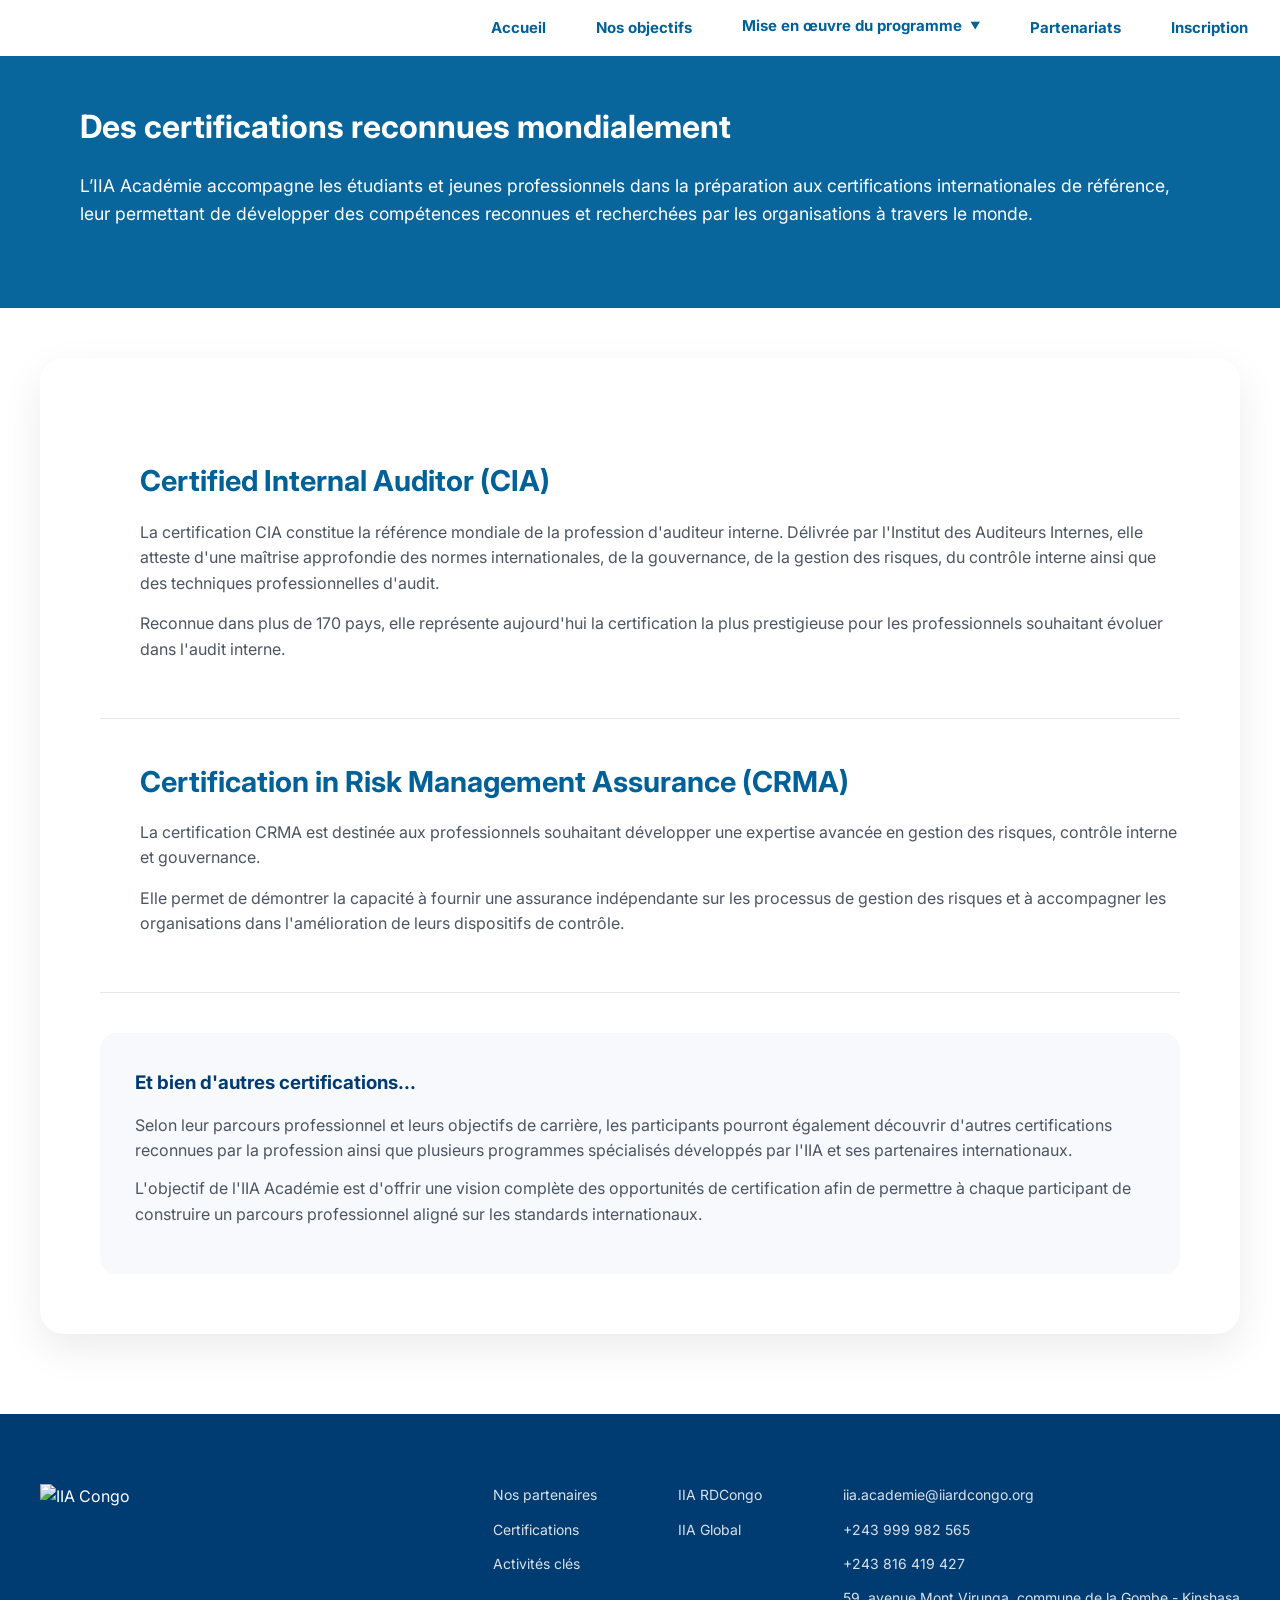
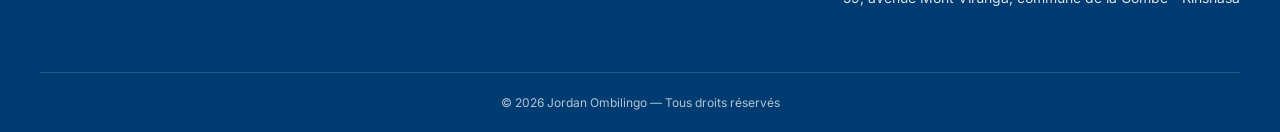
==== certification.html @ 7092d029 "Mise à jour" ====
<!doctype html>
<html lang="fr">

<head>
    <meta charset="UTF-8" />
    <meta name="viewport" content="width=device-width, initial-scale=1.0" />
    <title>Nos Partenaires</title>

    <!-- GOOGLE FONTS -->
    <link rel="preconnect" href="https://fonts.googleapis.com">
    <link rel="preconnect" href="https://fonts.gstatic.com" crossorigin>

    <link href="https://fonts.googleapis.com/css2?family=Inter:wght@300;400;500;600;700;800&display=swap"
        rel="stylesheet">

    <link rel="stylesheet" href="certification.css" />
    <link rel="stylesheet" href="style.css" />
</head>

<body>
    <!-- HEADER -->

    <header>
        <div class="container-header">
            <nav>

                <div class="logo">
                    <a href="index.html">
                        <img src="https://iiardcongo.org/img/IIA.png" alt="">
                    </a>
                </div>

                <button class="menu-toggle">
                    ☰
                </button>

                <div class="nav-links">

                    <a href="index.html">Accueil</a>

                    <a href="objectif.html">
                        Nos objectifs
                    </a>

                    <div class="dropdown">

                        <button class="dropdown-toggle">

                            Mise en œuvre du programme

                            <span class="arrow">▼</span>

                        </button>

                        <div class="dropdown-menu">

                            <a href="methodologie.html">
                                Activités clés et méthodologie
                            </a>

                            <a href="disposition.html">
                                Dispositions logistiques et financières
                            </a>

                            <a href="suivi.html">
                                Suivi, évaluation et indicateurs
                            </a>

                        </div>

                    </div>

                    <a href="partenariat.html">
                        Partenariats
                    </a>

                    <a href="index.html#inscription">
                        Inscription
                    </a>

                </div>

            </nav>
        </div>
    </header>

    <!-- HERO -->

    <section class="certif-hero">
        <div class="container">
            <div class="certif-content">
                <div class="hero-text">
                    <h1>
                        Des certifications reconnues mondialement
                    </h1>

                    <p>
                        L’IIA Académie accompagne les étudiants et jeunes professionnels dans
                        la préparation aux certifications internationales de référence,
                        leur permettant de développer des compétences reconnues et recherchées
                        par les organisations à travers le monde.
                    </p>
                </div>
            </div>
        </div>
    </section>

    <!-- CERTIFICATIONS -->

    <section class="certifications-section">

        <div class="container">

            <div class="certifications-box">

                <div class="certification-item">

                    <div class="certification-badge">
                        <img src="https://iiam.com.my/wp-content/uploads/2022/03/CIA-Logo-stacked_4c.png" alt=""
                            srcset="">
                    </div>

                    <div class="certification-content">

                        <h3>
                            Certified Internal Auditor (CIA)
                        </h3>

                        <p>
                            La certification CIA constitue la référence mondiale
                            de la profession d'auditeur interne. Délivrée par
                            l'Institut des Auditeurs Internes, elle atteste d'une
                            maîtrise approfondie des normes internationales,
                            de la gouvernance, de la gestion des risques,
                            du contrôle interne ainsi que des techniques
                            professionnelles d'audit.
                        </p>

                        <p>
                            Reconnue dans plus de 170 pays, elle représente
                            aujourd'hui la certification la plus prestigieuse
                            pour les professionnels souhaitant évoluer dans
                            l'audit interne.
                        </p>

                    </div>

                </div>

                <div class="certification-item">

                    <div class="certification-badge">
                        <img src="https://iia.no/wp-content/uploads/2022/02/2019-3153-CERT-CRMA-Logo_4c.png" alt=""
                            srcset="" style="height: 65px;">
                    </div>

                    <div class="certification-content">

                        <h3>
                            Certification in Risk Management Assurance (CRMA)
                        </h3>

                        <p>
                            La certification CRMA est destinée aux professionnels
                            souhaitant développer une expertise avancée en gestion
                            des risques, contrôle interne et gouvernance.
                        </p>

                        <p>
                            Elle permet de démontrer la capacité à fournir une
                            assurance indépendante sur les processus de gestion
                            des risques et à accompagner les organisations dans
                            l'amélioration de leurs dispositifs de contrôle.
                        </p>

                    </div>

                </div>

                <div class="other-certifications">

                    <h3>
                        Et bien d'autres certifications...
                    </h3>

                    <p>
                        Selon leur parcours professionnel et leurs objectifs de
                        carrière, les participants pourront également découvrir
                        d'autres certifications reconnues par la profession ainsi que plusieurs programmes
                        spécialisés développés par l'IIA et ses partenaires
                        internationaux.
                    </p>

                    <p>
                        L'objectif de l'IIA Académie est d'offrir une vision
                        complète des opportunités de certification afin de
                        permettre à chaque participant de construire un parcours
                        professionnel aligné sur les standards internationaux.
                    </p>

                </div>

            </div>

        </div>

    </section>

    <footer class="footer">

        <div class="container">

            <div class="footer-content">

                <div class="footer-logo">

                    <img src="https://iiardcongo.org/img/IIA.png" alt="IIA Congo">

                </div>

                <div class="footer-links">

                    <div class="footer-column">

                        <a href="partenaires.html">Nos partenaires</a>
                        <a href="certification.html">Certifications</a>
                        <a href="">Activités clés</a>

                    </div>

                    <div class="footer-column">

                        <a href="https://iiardcongo.org/index.php">IIA RDCongo</a>
                        <a href="https://www.theiia.org/en/">IIA Global</a>

                    </div>

                    <div class="footer-column">

                        <a href="mailto:contact@iiaacademie.org">
                            iia.academie@iiardcongo.org
                        </a>

                        <a href="tel:+243000000000">
                            +243 999 982 565
                        </a>

                        <a href="tel:+243000000000">
                            +243 816 419 427
                        </a>

                        <a href="#">
                            59, avenue Mont Virunga, commune de la Gombe - Kinshasa
                        </a>

                    </div>

                </div>

            </div>

            <div class="footer-bottom">

                <p>
                    © 2026 Jordan Ombilingo — Tous droits réservés
                </p>

            </div>

        </div>

    </footer>

    <script>
        window.addEventListener("scroll", () => {

            const header = document.querySelector("header");

            if (window.scrollY > 50) {
                header.classList.add("scrolled");
            } else {
                header.classList.remove("scrolled");
            }

        });
    </script>
    <script>

        const menuToggle = document.querySelector(".menu-toggle");
        const navLinks = document.querySelector(".nav-links");

        menuToggle.addEventListener("click", () => {

            navLinks.classList.toggle("active");

            if (navLinks.classList.contains("active")) {
                menuToggle.innerHTML = "✕";
            } else {
                menuToggle.innerHTML = "☰";
            }

        });

    </script>
</body>

</html>
---- certification.css ----
.certif-hero{
    background: #08669c;
    color: white;
    padding: 50px;
}

.certif-content .hero-text h1{
    color: white;
}

.certif-content .hero-text p{
    color: white;
}

/* ======================
CERTIFICATIONS
====================== */

.certifications-section {
    padding: 50px 0 80px;
}

.certifications-box {
    background: #ffffff;
    border-radius: 24px;
    padding: 60px;
    box-shadow: 0 15px 40px rgba(0, 0, 0, 0.08);
}

.certification-item {
    display: flex;
    gap: 40px;
    align-items: flex-start;
    padding: 40px 0;
    border-bottom: 1px solid #e5e7eb;
}

.certification-item:last-of-type {
    border-bottom: none;
}

.certification-badge img{
    height: 100px;
}

.certification-content {
    flex: 1;
}

.certification-content h3 {
    color: #006198;
    margin-bottom: 15px;
    font-size: 1.8rem;
}

.certification-content p {
    color: #4b5563;
    margin-bottom: 15px;
}

.other-certifications {
    margin-top: 40px;
    background: #f7f9fc;
    padding: 35px;
    border-radius: 16px;
}

.other-certifications h3 {
    color: #003B71;
    margin-bottom: 15px;
}

.other-certifications p {
    color: #4b5563;
    margin-bottom: 12px;
}

@media(max-width:768px) {

    .certifications-box {
        padding: 30px;
    }

    .certification-item {
        flex-direction: column;
        text-align: center;
    }

    .certification-badge {
        margin: auto;
    }

    .certification-content h3 {
        font-size: 1.5rem;
    }
}
---- style.css ----
* {
    margin: 0;
    padding: 0;
    box-sizing: border-box;
}

body {
    font-family: 'Inter', sans-serif;
    background: #ffffff;
    color: #1f2937;
    line-height: 1.6;
}

a {
    text-decoration: none;
}

.container-header {
    width: 95%;
    max-width: 1300px;
    margin: auto;
}

.container {
    width: 95%;
    max-width: 1200px;
    margin: auto;
}

.nav-top {
    width: 95%;
    max-width: 1300px;
    margin: auto;
    display: flex;
    justify-content: space-between;
}

/* HEADER */

.heros {
    width: 100%;
    background: #042e63;
    position: relative;
    top: 0;
    left: 0;
    z-index: 1000;
}

header {
    width: 100%;
    background: #fff;
    position: sticky;
    top: 0;
    left: 0;
    z-index: 1000;
    transition: all 0.3s ease;
}

header.scrolled {
    padding: 0px 0;
}

.logo img {
    height: 50px;
    transition: all 0.3s ease;
}

header.scrolled .logo img {
    height: 30px;
}

.nav-first {
    display: flex;
    gap: 50px;
}

.nav-first a {
    color: #ffffff;
    font-weight: 500;
    transition: 0.3s;
    font-size: 14px;
}

nav {
    display: flex;
    justify-content: space-between;
    align-items: center;
    padding: 15px 0;
}


.nav-links {
    display: flex;
    gap: 50px;
}

.nav-links a {
    color: #006198;
    font-weight: bold;
    font-size: 15px;
    transition: 0.3s;
    position: relative;
}

.nav-links a::after {
    content: "";
    position: absolute;
    left: 0;
    bottom: -5px;
    width: 0;
    height: 2px;
    background-color: #0A66C2;
    transition: width 0.3s ease;
}

.nav-links a:hover {
    color: #0A66C2;
}

.nav-links a:hover::after {
    width: 100%;
}

/* ===========================
DROPDOWN PREMIUM
=========================== */

.dropdown {
    position: relative;
}

.dropdown-toggle {
    background: none;
    border: none;
    cursor: pointer;

    font-family: inherit;
    font-size: 15px;
    font-weight: bold;

    color: #006198;

    display: flex;
    align-items: center;
    gap: 8px;

    transition: .3s;
}

.dropdown-toggle:hover {
    color: #0A66C2;
}

.arrow {
    font-size: 10px;
    transition: transform .3s ease;
}

.dropdown.active .arrow {
    transform: rotate(180deg);
}

.dropdown-menu {

    position: absolute;

    top: calc(100% + 15px);
    left: 0;

    min-width: 320px;

    background: white;

    border-radius: 16px;

    padding: 10px;

    box-shadow:
        0 20px 40px rgba(0, 0, 0, 0.10),
        0 5px 10px rgba(0, 0, 0, 0.04);

    opacity: 0;
    visibility: hidden;

    transform: translateY(10px);

    transition: all .25s ease;

    z-index: 9999;
}

.dropdown.active .dropdown-menu {

    opacity: 1;
    visibility: visible;

    transform: translateY(0);
}

.dropdown-menu a {

    display: block;

    padding: 14px 18px;

    border-radius: 10px;

    color: #003B71;

    font-weight: 500;

    transition: .25s;
}

.dropdown-menu a:hover {

    background: #f5f8fc;

    color: #006198;
}

/* ===========================
MENU BURGER
=========================== */

.menu-toggle {

    display: none;

    background: none;
    border: none;

    font-size: 32px;
    color: #006198;

    cursor: pointer;
}

/* HERO */

.hero {
    background: rgba(255, 255, 255, 0);
    margin-bottom: 50px;
}

.hero-content {
    display: grid;
    grid-template-columns: 1fr 1fr;
    gap: 60px;
    align-items: center;
}

.hero-text h1 {
    font-size: 2rem;
    line-height: 1.3;
    font-weight: 700;
    color: #006198;
    margin-bottom: 25px;
}

.hero-text p {
    font-size: 1.1rem;
    color: #4b5563;
    margin-bottom: 30px;
}

.hero-info {
    display: flex;
    gap: 20px;
    margin-bottom: 30px;
    flex-wrap: wrap;
}

.info-box {
    background: #fff;
    padding: 12px 20px;
    border-radius: 12px;
    box-shadow: 0 4px 10px rgba(0, 0, 0, 0.05);
    font-size: 0.95rem;
    font-weight: 600;
}

.hero-buttons {
    display: flex;
    gap: 15px;
    flex-wrap: wrap;
}

.btn {
    padding: 14px 28px;
    border-radius: 10px;
    font-weight: 600;
    transition: 0.3s;
    display: inline-block;
}

.btn-primary {
    background: #006198;
    color: #fff;
}

.btn-primary:hover {
    background: #084d94;
}

.btn-secondary {
    border: 2px solid #006198;
    color: #006198;
}

.btn-secondary:hover {
    background: #006198;
    color: #fff;
}

.container-img {
    display: flex;
    flex-direction: column;
    align-items: center;
}

/* MODERN CAROUSEL */

.carousel {
    width: 100%;
    overflow: hidden;
    position: relative;
    border-radius: 20px;
    margin-bottom: 15px;
}

.carousel-track {
    display: flex;
    animation: slideAnimation 15s infinite ease-in-out;
}

.slide {
    width: 100%;
    flex-shrink: 0;
}

.slide img {
    width: 100%;
    object-fit: cover;
    display: block;
}

.container-img h3 {
    color: #006198;
    font-size: 25px;
    text-align: start;
    width: 100%;
}

.btn-tertiary {
    border: 2px solid #97D700;
    background: #97D700;
    color: #ffffff;
}

.btn-tertiary:hover {
    background: white;
}

.btn2 {
    padding: 5px 40px;
    margin: 20px;
    border-radius: 50px;
    font-weight: 600;
    color: #000000;
    transition: 0.3s;
    display: inline-block;
}

/* Animation fluide */

@keyframes slideAnimation {

    0% {
        transform: translateX(0%);
    }

    25% {
        transform: translateX(0%);
    }

    33% {
        transform: translateX(-100%);
    }

    58% {
        transform: translateX(-100%);
    }

    66% {
        transform: translateX(-200%);
    }

    91% {
        transform: translateX(-200%);
    }

    100% {
        transform: translateX(0%);
    }

}

/* COUNTDOWN */

.countdown-wrapper {
    display: flex;
    gap: 15px;
    flex-wrap: wrap;
    margin-bottom: 30px;
}

.time-box {
    width: 100px;
    height: 100px;
    background: #ffffff;
    border-radius: 18px;
    display: flex;
    flex-direction: column;
    justify-content: center;
    align-items: center;
    box-shadow: 0 10px 25px rgba(0, 0, 0, 0.08);
    transition: 0.3s;
}

.time-box:hover {
    transform: translateY(-5px);
}

.time-box span {
    font-size: 2rem;
    font-weight: 800;
    color: #003B71;
    line-height: 1;
}

.time-box small {
    margin-top: 8px;
    font-size: 0.9rem;
    color: #6b7280;
    font-weight: 600;
}

/* SECTION */

section {
    padding: 10px 0;
}

.section-title {
    text-align: center;
    margin-bottom: 60px;
}

.section-title h2 {
    font-size: 2.4rem;
    color: #000000;
    margin-bottom: 15px;
}

.section-title p {
    color: #6b7280;
    max-width: 1200px;
    margin: auto;
}

/* CARDS */

.cards {
    display: grid;
    grid-template-columns: repeat(auto-fit, minmax(250px, 1fr));
    gap: 25px;
}

.card {
    background: #fff;
    padding: 30px;
    transition: 0.3s;
}


.card h3 {
    margin-bottom: 15px;
    color: #003B71;
}

.card p {
    color: #000000;
}

.card .icon {
    border: 2px solid #006198;
    width: 80px;
    height: 80px;
    padding: 17px;
    border-radius: 50%;
    overflow: hidden;
    display: flex;
    justify-content: center;
    align-items: center;
    margin-bottom: 20px;
}

.card .icon img {
    width: 100%;
    height: 100%;
    object-fit: cover;
}

/* PROGRAMME */

.program {
    background: #e9eaec;
    padding: 20px;
}

.program-list {
    display: grid;
    grid-template-columns: repeat(auto-fit, minmax(250px, 1fr));
    gap: 25px;
}

.program-item {
    background: #fff;
    padding: 30px;
    box-shadow: 0 5px 20px rgba(0, 0, 0, 0.05);
}

.program-item h3 {
    color: #006198;
    margin-bottom: 15px;
}

/* FORMULAIRE */

.form-section {
    background: #003B71;
    color: #fff;
}

.form-wrapper {
    display: grid;
    grid-template-columns: 1fr 1fr;
    gap: 50px;
    align-items: center;
}

.form-text h2 {
    font-size: 2.5rem;
    margin-bottom: 20px;
}

.form-text p {
    color: #dbeafe;
}

form {
    background: #fff;
    padding: 40px;
    margin: 20px 0px;
    border-radius: 20px;
}

.input-group {
    margin-bottom: 20px;
}

input,
textarea {
    width: 100%;
    padding: 15px;
    border: 1px solid #d1d5db;
    border-radius: 10px;
    font-size: 1rem;
    outline: none;
}

textarea {
    resize: none;
    height: 120px;
}

form button {
    width: 100%;
    border: none;
    cursor: pointer;
}

/* FOOTER */

/* ===========================
FOOTER
=========================== */

.footer {
    background: #003B71;
    color: white;
    padding-top: 70px;
}

.footer-content {
    display: flex;
    justify-content: space-between;
    gap: 80px;
    padding-bottom: 50px;
}

.footer-logo {
    flex: 1;
    max-width: 380px;
}

.footer-logo img {
    height: 70px;
    margin-bottom: 20px;
}

.footer-logo p {
    color: rgba(255, 255, 255, 0.8);
    line-height: 1.8;
}

.footer-links {
    flex: 2;
    display: flex;
    justify-content: space-between;
    gap: 50px;
}

.footer-column {
    display: flex;
    flex-direction: column;
}

.footer-column a {
    color: rgba(255, 255, 255, 0.85);
    margin-bottom: 12px;
    transition: 0.3s;
    font-size: 14px;
}

.footer-column span {
    color: rgba(255, 255, 255, 0.85);
    margin-bottom: 12px;
    transition: 0.3s;
    font-size: 14px;
}

.footer-column a:hover {
    color: #97D700;
}

.footer-bottom {
    border-top: 1px solid rgba(255, 255, 255, 0.15);
    text-align: center;
    padding: 20px 0;
}

.footer-bottom p {
    color: rgba(255, 255, 255, 0.7);
    font-size: 12px;
}

/* Responsive */

@media (max-width: 768px) {

    .footer-content {
        flex-direction: column;
        gap: 40px;
    }

    .footer-links {
        flex-direction: column;
        gap: 30px;
    }

    .footer-logo {
        max-width: 100%;
        text-align: center;
    }

    .footer-logo img {
        margin: auto;
        display: block;
        margin-bottom: 20px;
    }
}

/* RESPONSIVE */

@media(max-width:900px) {

    .hero-content,
    .form-wrapper {
        grid-template-columns: 1fr;
    }

    .hero-text h1 {
        font-size: 2.5rem;
    }

}

@media (max-width: 992px) {

    nav {

        position: relative;
    }

    .menu-toggle {

        display: block;
    }

    .nav-links {

        position: absolute;

        top: 100%;
        left: 0;

        width: 100%;

        background: white;

        display: flex;
        flex-direction: column;

        gap: 0;

        padding: 20px;

        box-shadow:
            0 10px 30px rgba(0, 0, 0, .08);

        opacity: 0;
        visibility: hidden;

        transform: translateY(-10px);

        transition: .3s;
    }

    .nav-links.active {

        opacity: 1;
        visibility: visible;

        transform: translateY(0);
    }

    .nav-links a,
    .dropdown-toggle {

        padding: 15px 0;

        width: 100%;

        text-align: left;
    }

    .dropdown {

        width: 100%;
    }

    .dropdown-menu {

        position: static;

        min-width: 100%;

        margin-top: 10px;

        box-shadow: none;

        border-left: 3px solid #006198;

        border-radius: 0;

        padding-left: 15px;

        background: transparent;

        display: none;
    }

    .dropdown.active .dropdown-menu {
        display: block;
    }

}

@media (max-width: 480px) {

    .container,
    .container-header,
    .nav-top {
        width: 92%;
    }

    .logo img {
        height: 40px;
    }

    .hero-text h1 {
        font-size: 1.5rem;
        line-height: 1.4;
    }

    .hero-text p {
        font-size: 0.95rem;
    }

    .section-title h2 {
        font-size: 1.5rem;
    }

    .form-text h2 {
        font-size: 1.6rem;
    }

    .card,
    .program-item {
        padding: 20px;
    }

    .time-box {
        width: 70px;
        height: 70px;
    }

    .time-box span {
        font-size: 1.2rem;
    }

    .btn {
        padding: 12px 20px;
    }

    .btn2 {
        margin: 10px 0;
        padding: 10px 20px;
    }
}
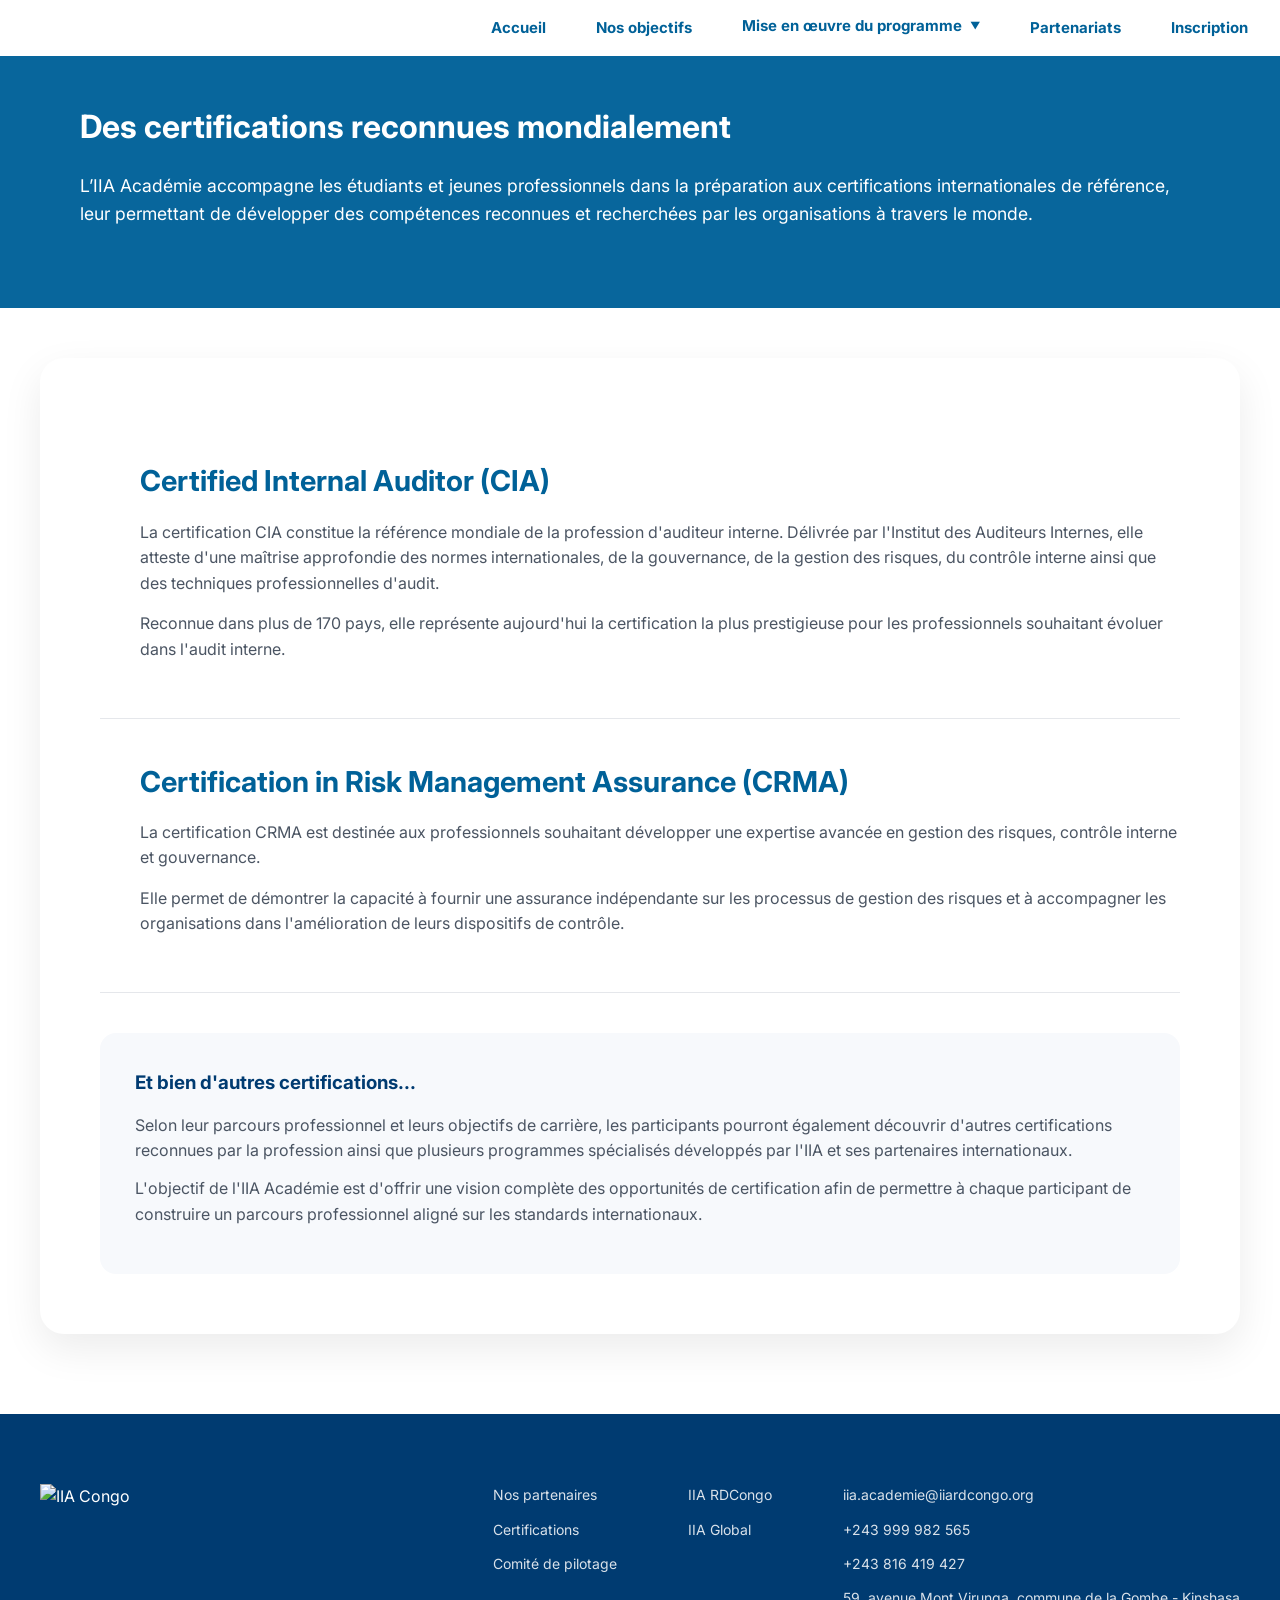
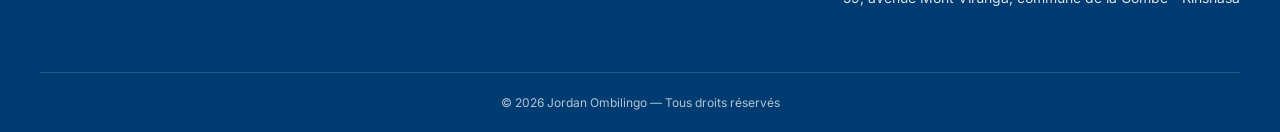
==== commit a9d7dd8a: "Mise à jour" ====
--- a/certification.html
+++ b/certification.html
@@ -224,7 +224,7 @@
 
                         <a href="partenaires.html">Nos partenaires</a>
                         <a href="certification.html">Certifications</a>
-                        <a href="">Activités clés</a>
+                        <a href="comite.html">Comité de pilotage</a>
 
                     </div>
 
--- a/style.css
+++ b/style.css
@@ -2,6 +2,20 @@
     margin: 0;
     padding: 0;
     box-sizing: border-box;
+}
+
+/* État initial de l'élément (masqué et décalé vers le bas) */
+.reveal {
+    opacity: 0;
+    transform: translateY(40px);
+    transition: opacity 0.8s ease, transform 0.8s ease;
+    will-change: opacity, transform; /* Optimisation des performances */
+}
+
+/* État final de l'élément (visible et à sa place d'origine) */
+.reveal-visible {
+    opacity: 1;
+    transform: translateY(0);
 }
 
 body {
@@ -512,28 +526,163 @@
     object-fit: cover;
 }
 
-/* PROGRAMME */
+/* ===========================
+   PROGRAMME - DESIGN TABS
+   =========================== */
 
 .program {
-    background: #e9eaec;
-    padding: 20px;
-}
-
-.program-list {
+    background: #fafafa;
+    padding: 20px 0px 50px 0;
+}
+
+.program-tag {
+    display: inline-block;
+    background: rgba(0, 97, 152, 0.08);
+    color: #006198;
+    padding: 6px 16px;
+    border-radius: 50px;
+    font-size: 13px;
+    font-weight: 700;
+    text-transform: uppercase;
+    letter-spacing: 0.5px;
+    margin-bottom: 15px;
+}
+
+/* Container en Grille Split (Boutons à gauche / Contenu à droite) */
+.tabs-wrapper {
     display: grid;
-    grid-template-columns: repeat(auto-fit, minmax(250px, 1fr));
-    gap: 25px;
-}
-
-.program-item {
-    background: #fff;
-    padding: 30px;
-    box-shadow: 0 5px 20px rgba(0, 0, 0, 0.05);
-}
-
-.program-item h3 {
+    grid-template-columns: 280px 1fr;
+    gap: 50px;
+    margin-top: 40px;
+    align-items: start;
+}
+
+/* Menu de navigation des Onglets */
+.tabs-menu {
+    display: flex;
+    flex-direction: column;
+    gap: 8px;
+}
+
+/* Style de base d'un bouton d'onglet */
+.tab-link {
+    background: transparent;
+    border: none;
+    padding: 16px 20px;
+    text-align: left;
+    font-family: inherit;
+    font-size: 1rem;
+    font-weight: 600;
+    color: #6b7280;
+    cursor: pointer;
+    border-radius: 12px;
+    display: flex;
+    align-items: center;
+    gap: 15px;
+    transition: all 0.25s ease;
+}
+
+/* Chiffre indicateur dans le bouton */
+.tab-num {
+    font-size: 0.85rem;
+    font-weight: 700;
+    color: #9ca3af;
+    background: #f3f4f6;
+    padding: 3px 8px;
+    border-radius: 6px;
+    transition: all 0.25s ease;
+}
+
+/* Effets Hover & Actif sur les onglets */
+.tab-link:hover {
     color: #006198;
+    background: #f1f5f9;
+}
+
+.tab-link.active {
+    color: #003B71;
+    background: #eef5fc;
+}
+
+.tab-link.active .tab-num {
+    color: #ffffff;
+    background: #006198;
+}
+
+/* Zone de affichage du texte à droite */
+.tabs-content {
+    background: #ffffff;
+    padding: 40px;
+    border-radius: 20px;
+    box-shadow: 0 10px 30px rgba(0, 0, 0, 0.02);
+    min-height: 320px;
+}
+
+/* Panneaux de contenu masqués par défaut */
+.tab-panel {
+    display: none;
+    opacity: 0;
+    transform: translateY(10px);
+    transition: opacity 0.3s ease, transform 0.3s ease;
+}
+
+/* Panneau actif (Déploiement fluide) */
+.tab-panel.active {
+    display: block;
+    opacity: 1;
+    transform: translateY(0);
+}
+
+.panel-badge {
+    display: inline-block;
+    color: #97D700; /* Le vert accent de votre charte */
+    font-weight: 700;
+    font-size: 0.85rem;
+    text-transform: uppercase;
+    letter-spacing: 0.5px;
+    margin-bottom: 12px;
+}
+
+.tabs-content h3 {
+    color: #003B71;
+    font-size: 1.6rem;
+    font-weight: 700;
     margin-bottom: 15px;
+}
+
+.tabs-content p {
+    color: #4b5563;
+    font-size: 1.05rem;
+    line-height: 1.7;
+    margin-bottom: 15px;
+}
+
+.tabs-content p:last-child {
+    margin-bottom: 0;
+}
+
+/* RESPONSIVE TAILORING (S'adapte parfaitement aux mobiles) */
+@media (max-width: 900px) {
+    .tabs-wrapper {
+        grid-template-columns: 1fr; /* Passe sur une seule colonne */
+        gap: 30px;
+    }
+
+    .tabs-menu {
+        flex-direction: row; /* Aligne les onglets horizontalement */
+        overflow-x: auto; /* Permet le swipe horizontal */
+        padding-bottom: 8px;
+        white-space: nowrap;
+    }
+
+    .tab-link {
+        padding: 12px 16px;
+        font-size: 0.95rem;
+    }
+
+    .tabs-content {
+        padding: 30px 20px;
+    }
 }
 
 /* FORMULAIRE */
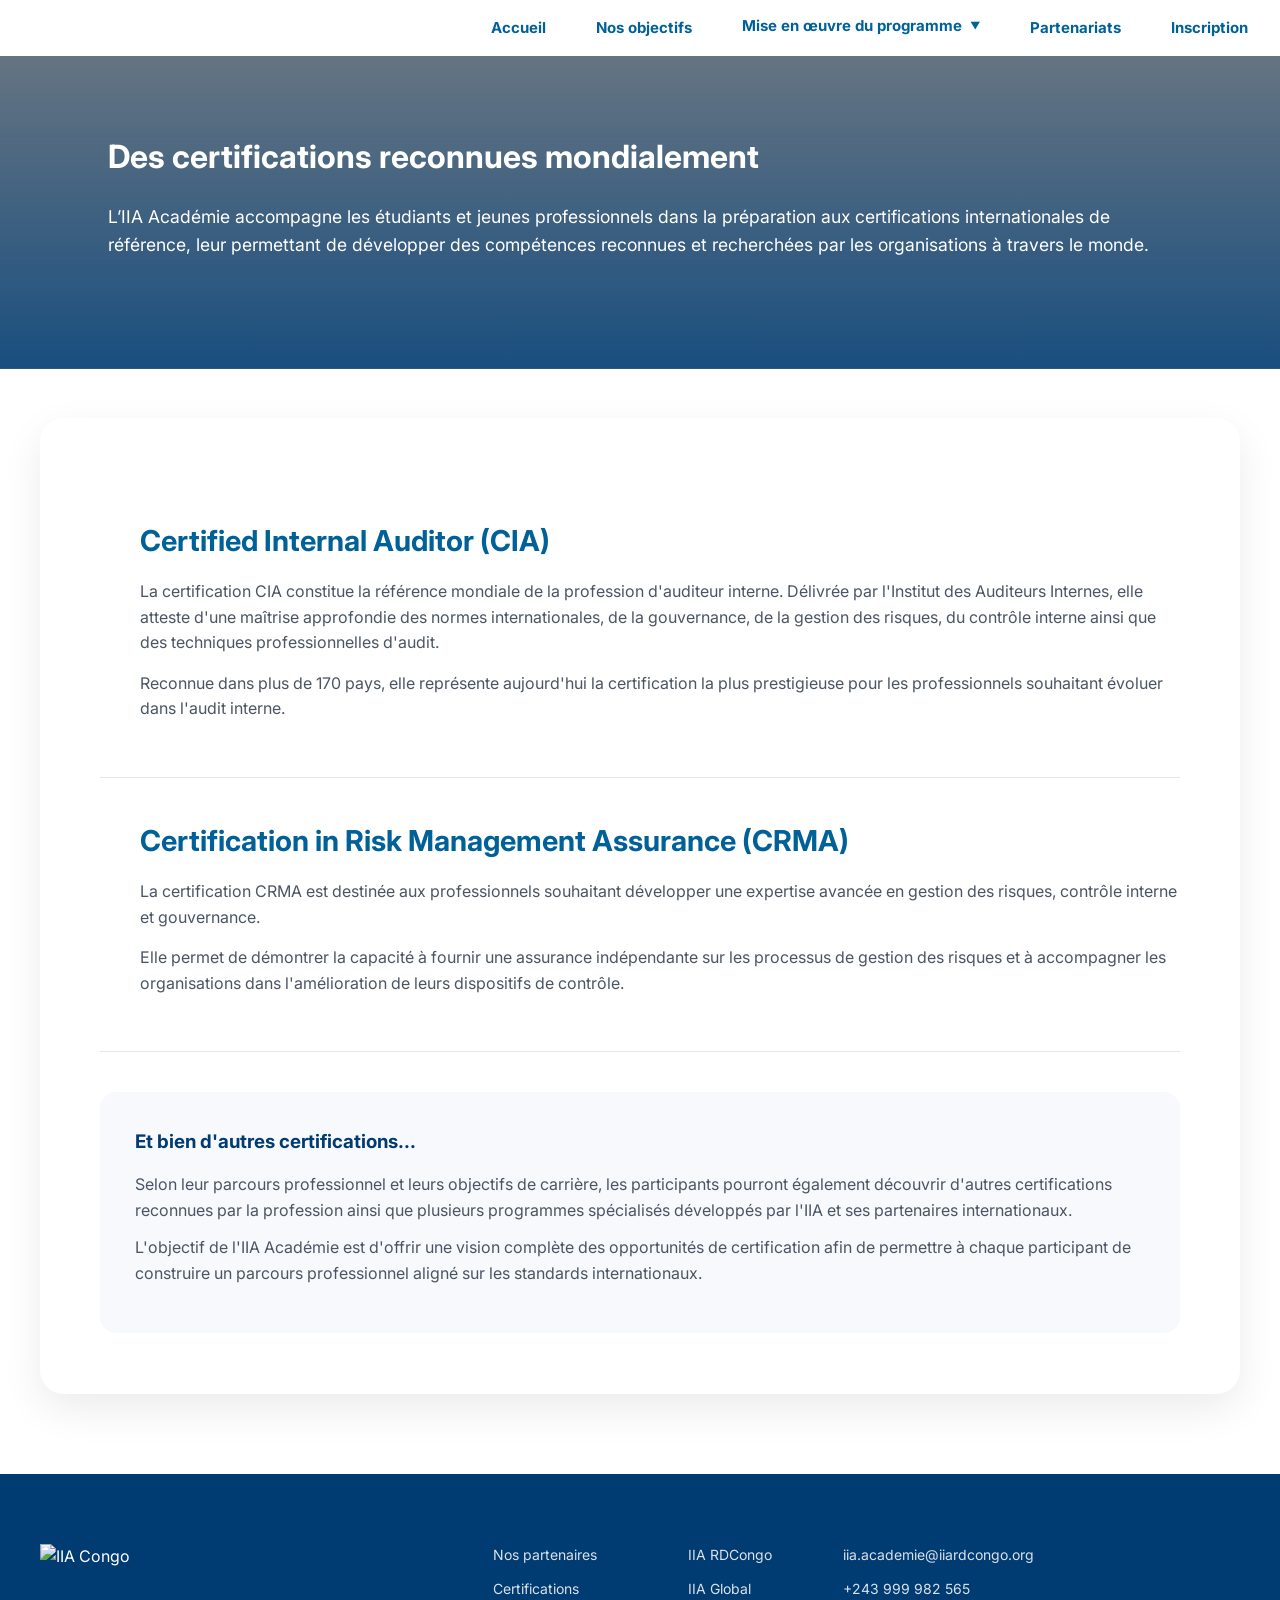
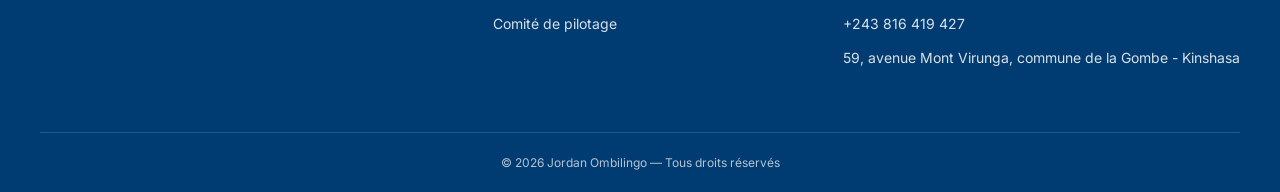
==== commit 36667591: "Mise à jour" ====
--- a/certification.html
+++ b/certification.html
@@ -86,7 +86,7 @@
 
     <!-- HERO -->
 
-    <section class="certif-hero">
+    <section class="certif-hero reveal">
         <div class="container">
             <div class="certif-content">
                 <div class="hero-text">
@@ -107,13 +107,13 @@
 
     <!-- CERTIFICATIONS -->
 
-    <section class="certifications-section">
+    <section class="certifications-section reveal">
 
         <div class="container">
 
             <div class="certifications-box">
 
-                <div class="certification-item">
+                <div class="certification-item reveal">
 
                     <div class="certification-badge">
                         <img src="https://iiam.com.my/wp-content/uploads/2022/03/CIA-Logo-stacked_4c.png" alt=""
@@ -147,7 +147,7 @@
 
                 </div>
 
-                <div class="certification-item">
+                <div class="certification-item reveal">
 
                     <div class="certification-badge">
                         <img src="https://iia.no/wp-content/uploads/2022/02/2019-3153-CERT-CRMA-Logo_4c.png" alt=""
@@ -177,7 +177,7 @@
 
                 </div>
 
-                <div class="other-certifications">
+                <div class="other-certifications reveal">
 
                     <h3>
                         Et bien d'autres certifications...
@@ -206,7 +206,7 @@
 
     </section>
 
-    <footer class="footer">
+    <footer class="footer reveal">
 
         <div class="container">
 
@@ -302,6 +302,59 @@
         });
 
     </script>
+
+    <script>
+
+        const dropdown = document.querySelector(".dropdown");
+        const toggle = document.querySelector(".dropdown-toggle");
+
+        toggle.addEventListener("click", function (e) {
+
+            e.stopPropagation();
+
+            dropdown.classList.toggle("active");
+
+        });
+
+        document.addEventListener("click", function () {
+
+            dropdown.classList.remove("active");
+
+        });
+
+    </script>
+
+    <script>
+        document.addEventListener("DOMContentLoaded", function () {
+            // 1. On sélectionne tous les éléments qui possèdent la classe 'reveal'
+            const reveals = document.querySelectorAll(".reveal");
+
+            // 2. Configuration de l'Intersection Observer
+            const observerOptions = {
+                root: null,         // Utilise la fenêtre du navigateur (viewport)
+                rootMargin: "0px",  // Pas de marge externe
+                threshold: 0.15     // Déclenche l'effet quand 15% de l'élément est visible
+            };
+
+            // 3. Création de l'observateur
+            const observer = new IntersectionObserver((entries, observer) => {
+                entries.forEach(entry => {
+                    // Si l'élément entre dans l'écran
+                    if (entry.isIntersecting) {
+                        entry.target.classList.add("reveal-visible");
+                        // Optionnel : on arrête d'observer l'élément une fois apparu
+                        observer.unobserve(entry.target);
+                    }
+                });
+            }, observerOptions);
+
+            // 4. On applique l'observateur à chaque élément sélectionné
+            reveals.forEach(element => {
+                observer.observe(element);
+            });
+        });
+    </script>
+
 </body>
 
 </html>
--- a/certification.css
+++ b/certification.css
@@ -1,7 +1,10 @@
 .certif-hero{
-    background: #08669c;
+    background-image: linear-gradient(rgba(1, 25, 48, 0.603), rgba(0, 59, 113, 0.9)), 
+                      url('https://images.unsplash.com/photo-1612214495858-4f32b96155a7?w=900&auto=format&fit=crop&q=60&ixlib=rb-4.1.0&ixid=M3wxMjA3fDB8MHxzZWFyY2h8MTF8fGNlcnRpZmljYXRpb258ZW58MHx8MHx8fDA%3D');
     color: white;
-    padding: 50px;
+    padding: 80px;
+    background-size: cover;
+    background-position: center;
 }
 
 .certif-content .hero-text h1{
